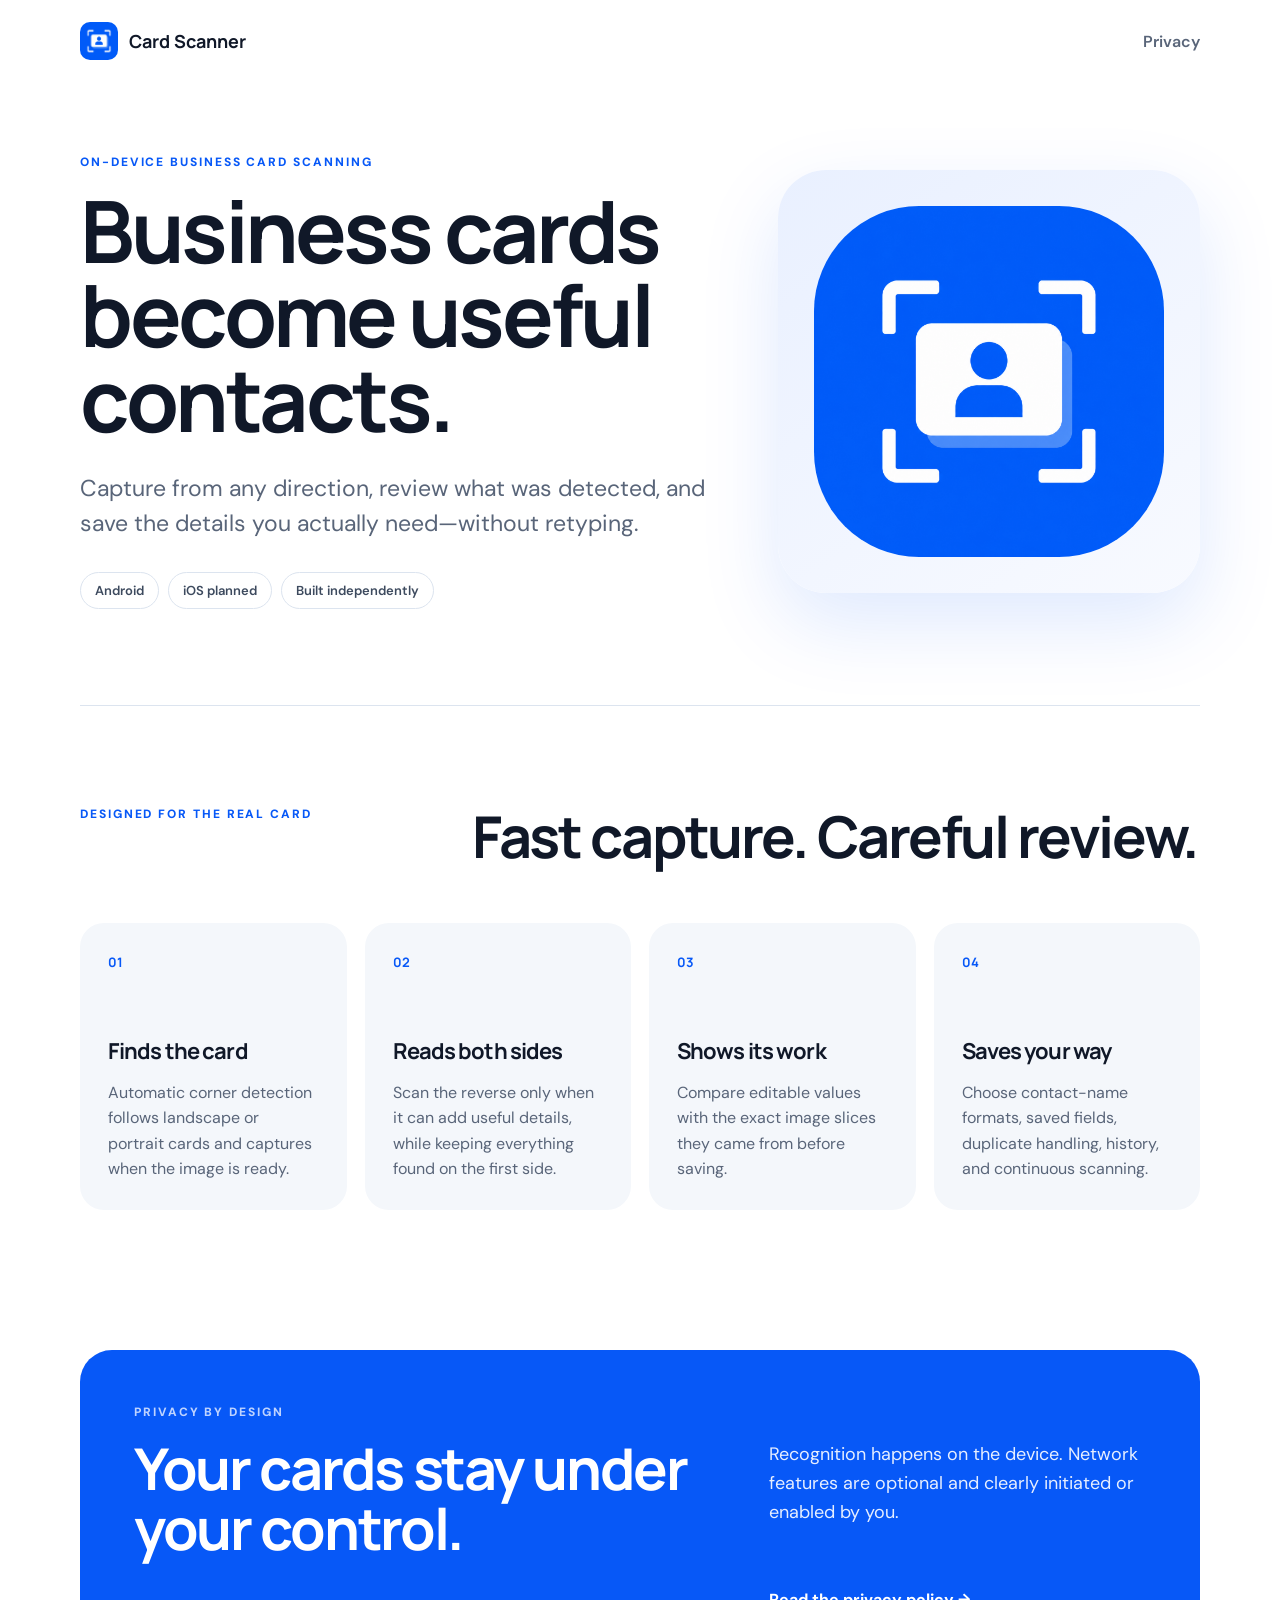
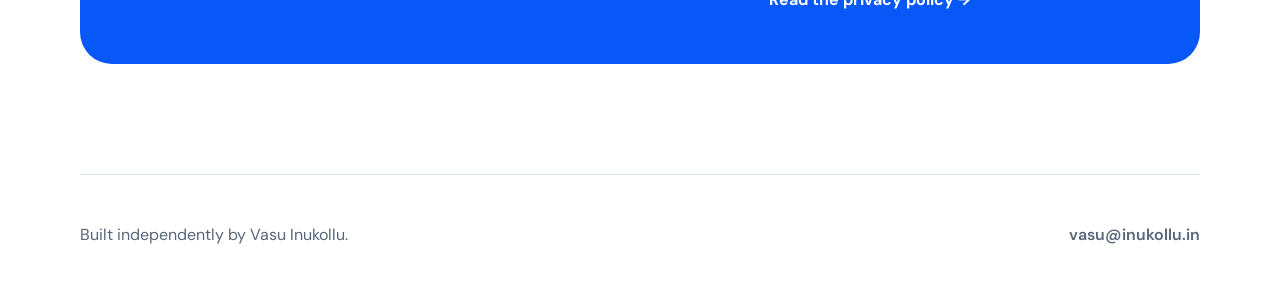
==== index.html @ dc659222 "Create Card Scanner public website" ====
<!doctype html>
<html lang="en">
  <head>
    <meta charset="utf-8" />
    <meta name="viewport" content="width=device-width, initial-scale=1" />
    <title>Card Scanner — Business cards to useful contacts</title>
    <meta name="description" content="Scan business cards, review every detail, and save useful contacts without retyping." />
    <meta property="og:title" content="Card Scanner" />
    <meta property="og:description" content="Business cards to useful contacts, without the retyping." />
    <meta property="og:url" content="https://cardscanner.inukollu.in/" />
    <meta property="og:image" content="https://cardscanner.inukollu.in/assets/card-scanner-feature.png" />
    <meta name="theme-color" content="#0758f7" />
    <link rel="icon" href="assets/card-scanner-logo.png" />
    <link rel="stylesheet" href="styles.css" />
  </head>
  <body>
    <header class="nav shell">
      <a class="brand" href="./" aria-label="Card Scanner home">
        <img src="assets/card-scanner-logo.png" alt="" />
        <span>Card Scanner</span>
      </a>
      <a class="quiet-link" href="privacy/">Privacy</a>
    </header>

    <main>
      <section class="hero shell">
        <div class="hero-copy">
          <p class="eyebrow">ON-DEVICE BUSINESS CARD SCANNING</p>
          <h1>Business cards become useful contacts.</h1>
          <p class="lede">Capture from any direction, review what was detected, and save the details you actually need—without retyping.</p>
          <div class="badges" aria-label="Availability">
            <span>Android</span><span>iOS planned</span><span>Built independently</span>
          </div>
        </div>
        <div class="hero-mark" aria-hidden="true">
          <img src="assets/card-scanner-logo.png" alt="" />
        </div>
      </section>

      <section class="features shell" aria-labelledby="features-title">
        <div class="section-heading">
          <p class="eyebrow">DESIGNED FOR THE REAL CARD</p>
          <h2 id="features-title">Fast capture. Careful review.</h2>
        </div>
        <div class="feature-grid">
          <article><span>01</span><h3>Finds the card</h3><p>Automatic corner detection follows landscape or portrait cards and captures when the image is ready.</p></article>
          <article><span>02</span><h3>Reads both sides</h3><p>Scan the reverse only when it can add useful details, while keeping everything found on the first side.</p></article>
          <article><span>03</span><h3>Shows its work</h3><p>Compare editable values with the exact image slices they came from before saving.</p></article>
          <article><span>04</span><h3>Saves your way</h3><p>Choose contact-name formats, saved fields, duplicate handling, history, and continuous scanning.</p></article>
        </div>
      </section>

      <section class="privacy-callout shell">
        <div><p class="eyebrow">PRIVACY BY DESIGN</p><h2>Your cards stay under your control.</h2></div>
        <p>Recognition happens on the device. Network features are optional and clearly initiated or enabled by you.</p>
        <a href="privacy/">Read the privacy policy <span aria-hidden="true">→</span></a>
      </section>
    </main>

    <footer class="shell">
      <p>Built independently by Vasu Inukollu.</p>
      <a href="mailto:vasu@inukollu.in">vasu@inukollu.in</a>
    </footer>
  </body>
</html>
---- styles.css ----
@import url('https://fonts.googleapis.com/css2?family=DM+Sans:wght@400;500;600;700&family=Manrope:wght@600;700;800&display=swap');

:root { --blue:#0758f7; --ink:#101828; --muted:#596579; --line:#dce4ef; --soft:#f4f7fb; --white:#fff; }
* { box-sizing:border-box; }
html { scroll-behavior:smooth; }
body { margin:0; color:var(--ink); background:var(--white); font-family:'DM Sans',sans-serif; }
a { color:inherit; }
.shell { width:min(1120px,calc(100% - 40px)); margin-inline:auto; }
.nav { height:82px; display:flex; align-items:center; justify-content:space-between; }
.brand { display:flex; align-items:center; gap:11px; text-decoration:none; font:700 18px 'Manrope',sans-serif; }
.brand img { width:38px; height:38px; border-radius:10px; }
.quiet-link { color:var(--muted); font-weight:600; text-decoration:none; }
.hero { min-height:600px; display:grid; grid-template-columns:1.2fr .8fr; gap:64px; align-items:center; padding-block:72px 96px; }
.eyebrow { margin:0 0 18px; color:var(--blue); font-size:12px; font-weight:800; letter-spacing:.16em; }
h1,h2,h3 { margin:0; font-family:'Manrope',sans-serif; letter-spacing:-.04em; }
h1 { max-width:760px; font-size:clamp(48px,7.2vw,86px); line-height:.98; }
.lede { max-width:690px; margin:30px 0; color:var(--muted); font-size:clamp(19px,2vw,23px); line-height:1.55; }
.badges { display:flex; flex-wrap:wrap; gap:9px; }
.badges span { padding:9px 14px; border:1px solid var(--line); border-radius:999px; color:#3d4a5e; font-size:13px; font-weight:600; }
.hero-mark { position:relative; padding:36px; border-radius:48px; background:linear-gradient(145deg,#e9f0ff,#f8faff); box-shadow:0 30px 80px rgba(7,88,247,.13); }
.hero-mark img { display:block; width:100%; border-radius:30%; }
.features { padding-block:100px; border-top:1px solid var(--line); }
.section-heading { display:grid; grid-template-columns:.7fr 1.3fr; margin-bottom:56px; }
.section-heading h2,.privacy-callout h2 { font-size:clamp(34px,4.5vw,58px); line-height:1.05; }
.feature-grid { display:grid; grid-template-columns:repeat(4,1fr); gap:18px; }
.feature-grid article { min-height:270px; padding:28px; background:var(--soft); border-radius:24px; }
.feature-grid span { color:var(--blue); font:700 13px 'Manrope',sans-serif; }
.feature-grid h3 { margin:64px 0 14px; font-size:22px; }
.feature-grid p { margin:0; color:var(--muted); line-height:1.6; }
.privacy-callout { margin-block:40px 110px; padding:54px; display:grid; grid-template-columns:1.2fr .8fr; gap:30px 70px; color:white; background:var(--blue); border-radius:32px; }
.privacy-callout .eyebrow { color:#bed3ff; }
.privacy-callout > p { margin:36px 0 0; color:#e6eeff; font-size:18px; line-height:1.6; }
.privacy-callout a { grid-column:2; width:max-content; font-weight:700; text-decoration:none; }
footer { min-height:120px; display:flex; align-items:center; justify-content:space-between; border-top:1px solid var(--line); color:var(--muted); }
footer a { font-weight:600; text-decoration:none; }
.policy { max-width:800px; padding-block:80px 120px; }
.policy h1 { font-size:clamp(42px,6vw,68px); margin-bottom:18px; }
.policy .updated { margin-bottom:52px; color:var(--muted); }
.policy h2 { margin:48px 0 14px; font-size:27px; }
.policy p { color:#46546a; font-size:17px; line-height:1.75; }
.policy a { color:var(--blue); font-weight:600; }
.policy code { font-size:.9em; background:var(--soft); padding:2px 6px; border-radius:6px; }
@media (max-width:820px) { .hero { grid-template-columns:1fr; min-height:auto; padding-top:50px; } .hero-mark { max-width:380px; } .section-heading,.privacy-callout { grid-template-columns:1fr; } .feature-grid { grid-template-columns:repeat(2,1fr); } .privacy-callout a { grid-column:1; } }
@media (max-width:520px) { .shell { width:min(100% - 28px,1120px); } .nav { height:70px; } .hero { padding-block:44px 72px; gap:44px; } h1 { font-size:46px; } .feature-grid { grid-template-columns:1fr; } .features { padding-block:72px; } .privacy-callout { margin-bottom:72px; padding:32px 24px; border-radius:24px; } footer { align-items:flex-start; flex-direction:column; justify-content:center; gap:8px; } }
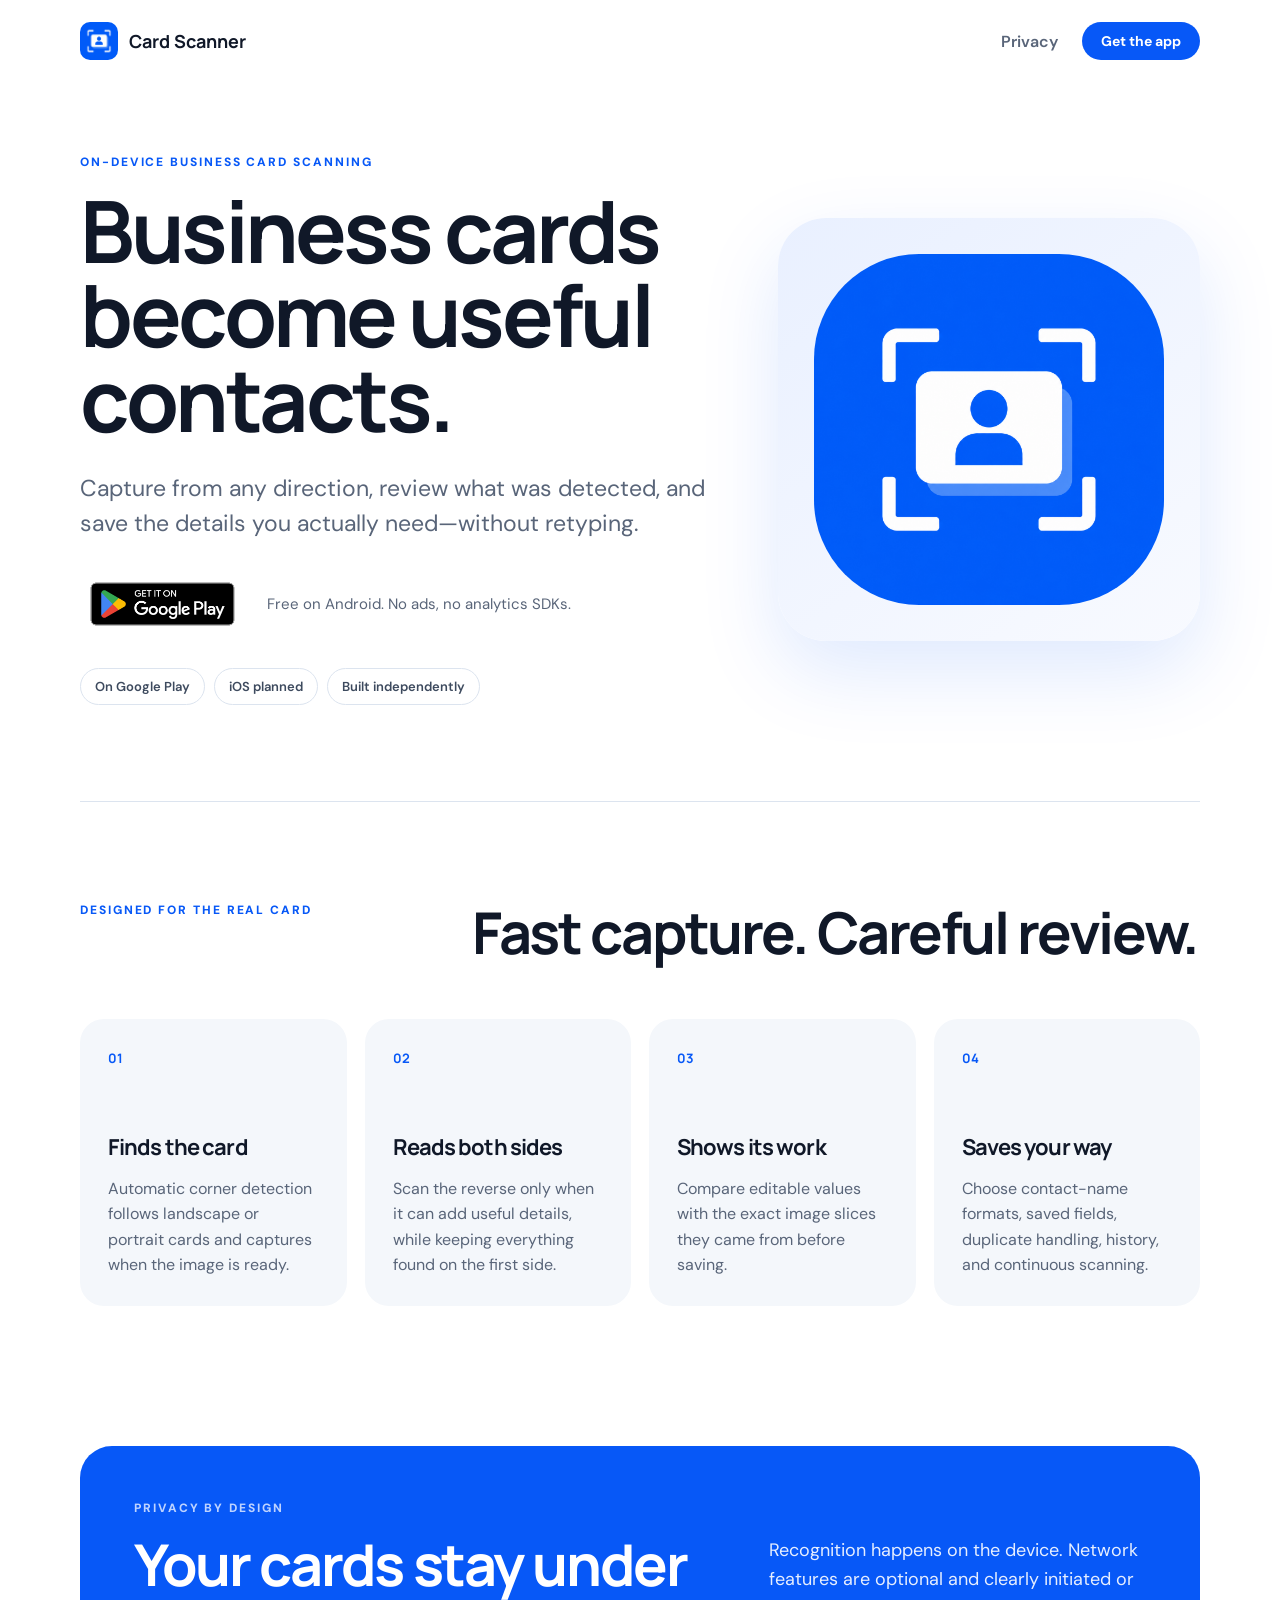
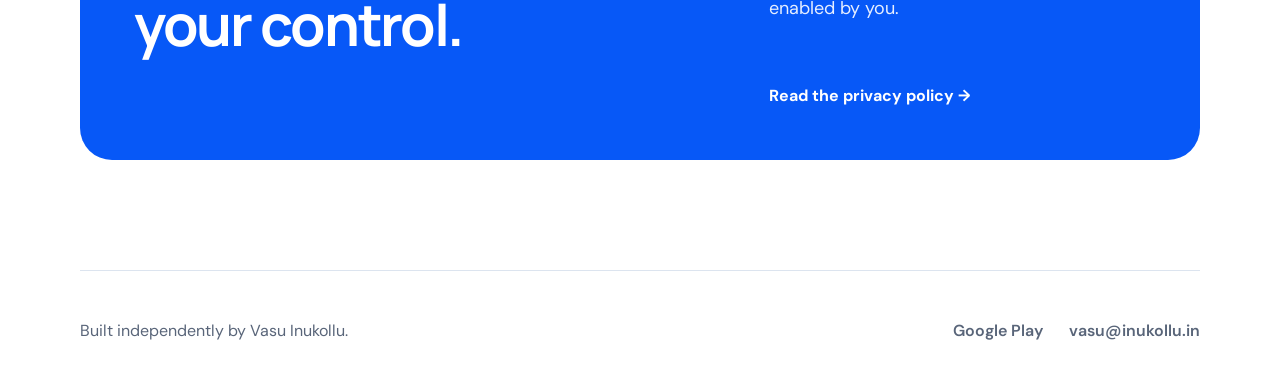
==== commit 7bb958a5: "Link to the Google Play listing Card Scanner is live on Play, so the site now points at it: a "Get t" ====
--- a/index.html
+++ b/index.html
@@ -19,7 +19,10 @@
         <img src="assets/card-scanner-logo.png" alt="" />
         <span>Card Scanner</span>
       </a>
-      <a class="quiet-link" href="privacy/">Privacy</a>
+      <nav class="nav-links">
+        <a class="quiet-link" href="privacy/">Privacy</a>
+        <a class="nav-cta" href="https://play.google.com/store/apps/details?id=in.inukollu.cardscanner">Get the app</a>
+      </nav>
     </header>
 
     <main>
@@ -28,8 +31,14 @@
           <p class="eyebrow">ON-DEVICE BUSINESS CARD SCANNING</p>
           <h1>Business cards become useful contacts.</h1>
           <p class="lede">Capture from any direction, review what was detected, and save the details you actually need—without retyping.</p>
+          <div class="cta">
+            <a class="store-badge" href="https://play.google.com/store/apps/details?id=in.inukollu.cardscanner">
+              <img src="assets/google-play-badge.png" alt="Get it on Google Play" />
+            </a>
+            <p class="cta-note">Free on Android. No ads, no analytics SDKs.</p>
+          </div>
           <div class="badges" aria-label="Availability">
-            <span>Android</span><span>iOS planned</span><span>Built independently</span>
+            <span>On Google Play</span><span>iOS planned</span><span>Built independently</span>
           </div>
         </div>
         <div class="hero-mark" aria-hidden="true">
@@ -59,7 +68,10 @@
 
     <footer class="shell">
       <p>Built independently by Vasu Inukollu.</p>
-      <a href="mailto:vasu@inukollu.in">vasu@inukollu.in</a>
+      <div class="footer-links">
+        <a href="https://play.google.com/store/apps/details?id=in.inukollu.cardscanner">Google Play</a>
+        <a href="mailto:vasu@inukollu.in">vasu@inukollu.in</a>
+      </div>
     </footer>
   </body>
 </html>
--- a/styles.css
+++ b/styles.css
@@ -10,11 +10,17 @@
 .brand { display:flex; align-items:center; gap:11px; text-decoration:none; font:700 18px 'Manrope',sans-serif; }
 .brand img { width:38px; height:38px; border-radius:10px; }
 .quiet-link { color:var(--muted); font-weight:600; text-decoration:none; }
+.nav-links { display:flex; align-items:center; gap:24px; }
+.nav-cta { padding:10px 19px; border-radius:999px; background:var(--blue); color:var(--white); font-size:14px; font-weight:700; text-decoration:none; }
 .hero { min-height:600px; display:grid; grid-template-columns:1.2fr .8fr; gap:64px; align-items:center; padding-block:72px 96px; }
 .eyebrow { margin:0 0 18px; color:var(--blue); font-size:12px; font-weight:800; letter-spacing:.16em; }
 h1,h2,h3 { margin:0; font-family:'Manrope',sans-serif; letter-spacing:-.04em; }
 h1 { max-width:760px; font-size:clamp(48px,7.2vw,86px); line-height:.98; }
 .lede { max-width:690px; margin:30px 0; color:var(--muted); font-size:clamp(19px,2vw,23px); line-height:1.55; }
+.cta { display:flex; align-items:center; flex-wrap:wrap; gap:12px 22px; margin-bottom:32px; }
+.store-badge { display:inline-block; }
+.store-badge img { display:block; height:64px; width:auto; }
+.cta-note { margin:0; color:var(--muted); font-size:15px; }
 .badges { display:flex; flex-wrap:wrap; gap:9px; }
 .badges span { padding:9px 14px; border:1px solid var(--line); border-radius:999px; color:#3d4a5e; font-size:13px; font-weight:600; }
 .hero-mark { position:relative; padding:36px; border-radius:48px; background:linear-gradient(145deg,#e9f0ff,#f8faff); box-shadow:0 30px 80px rgba(7,88,247,.13); }
@@ -33,6 +39,7 @@
 .privacy-callout a { grid-column:2; width:max-content; font-weight:700; text-decoration:none; }
 footer { min-height:120px; display:flex; align-items:center; justify-content:space-between; border-top:1px solid var(--line); color:var(--muted); }
 footer a { font-weight:600; text-decoration:none; }
+.footer-links { display:flex; flex-wrap:wrap; align-items:center; gap:10px 26px; }
 .policy { max-width:800px; padding-block:80px 120px; }
 .policy h1 { font-size:clamp(42px,6vw,68px); margin-bottom:18px; }
 .policy .updated { margin-bottom:52px; color:var(--muted); }
@@ -41,4 +48,4 @@
 .policy a { color:var(--blue); font-weight:600; }
 .policy code { font-size:.9em; background:var(--soft); padding:2px 6px; border-radius:6px; }
 @media (max-width:820px) { .hero { grid-template-columns:1fr; min-height:auto; padding-top:50px; } .hero-mark { max-width:380px; } .section-heading,.privacy-callout { grid-template-columns:1fr; } .feature-grid { grid-template-columns:repeat(2,1fr); } .privacy-callout a { grid-column:1; } }
-@media (max-width:520px) { .shell { width:min(100% - 28px,1120px); } .nav { height:70px; } .hero { padding-block:44px 72px; gap:44px; } h1 { font-size:46px; } .feature-grid { grid-template-columns:1fr; } .features { padding-block:72px; } .privacy-callout { margin-bottom:72px; padding:32px 24px; border-radius:24px; } footer { align-items:flex-start; flex-direction:column; justify-content:center; gap:8px; } }
+@media (max-width:520px) { .shell { width:min(100% - 28px,1120px); } .nav { height:70px; } .nav-links { gap:16px; } .nav-cta { padding:9px 15px; font-size:13px; } .hero { padding-block:44px 72px; gap:44px; } h1 { font-size:46px; } .store-badge img { height:56px; } .feature-grid { grid-template-columns:1fr; } .features { padding-block:72px; } .privacy-callout { margin-bottom:72px; padding:32px 24px; border-radius:24px; } footer { align-items:flex-start; flex-direction:column; justify-content:center; gap:14px; padding-block:28px; } }
